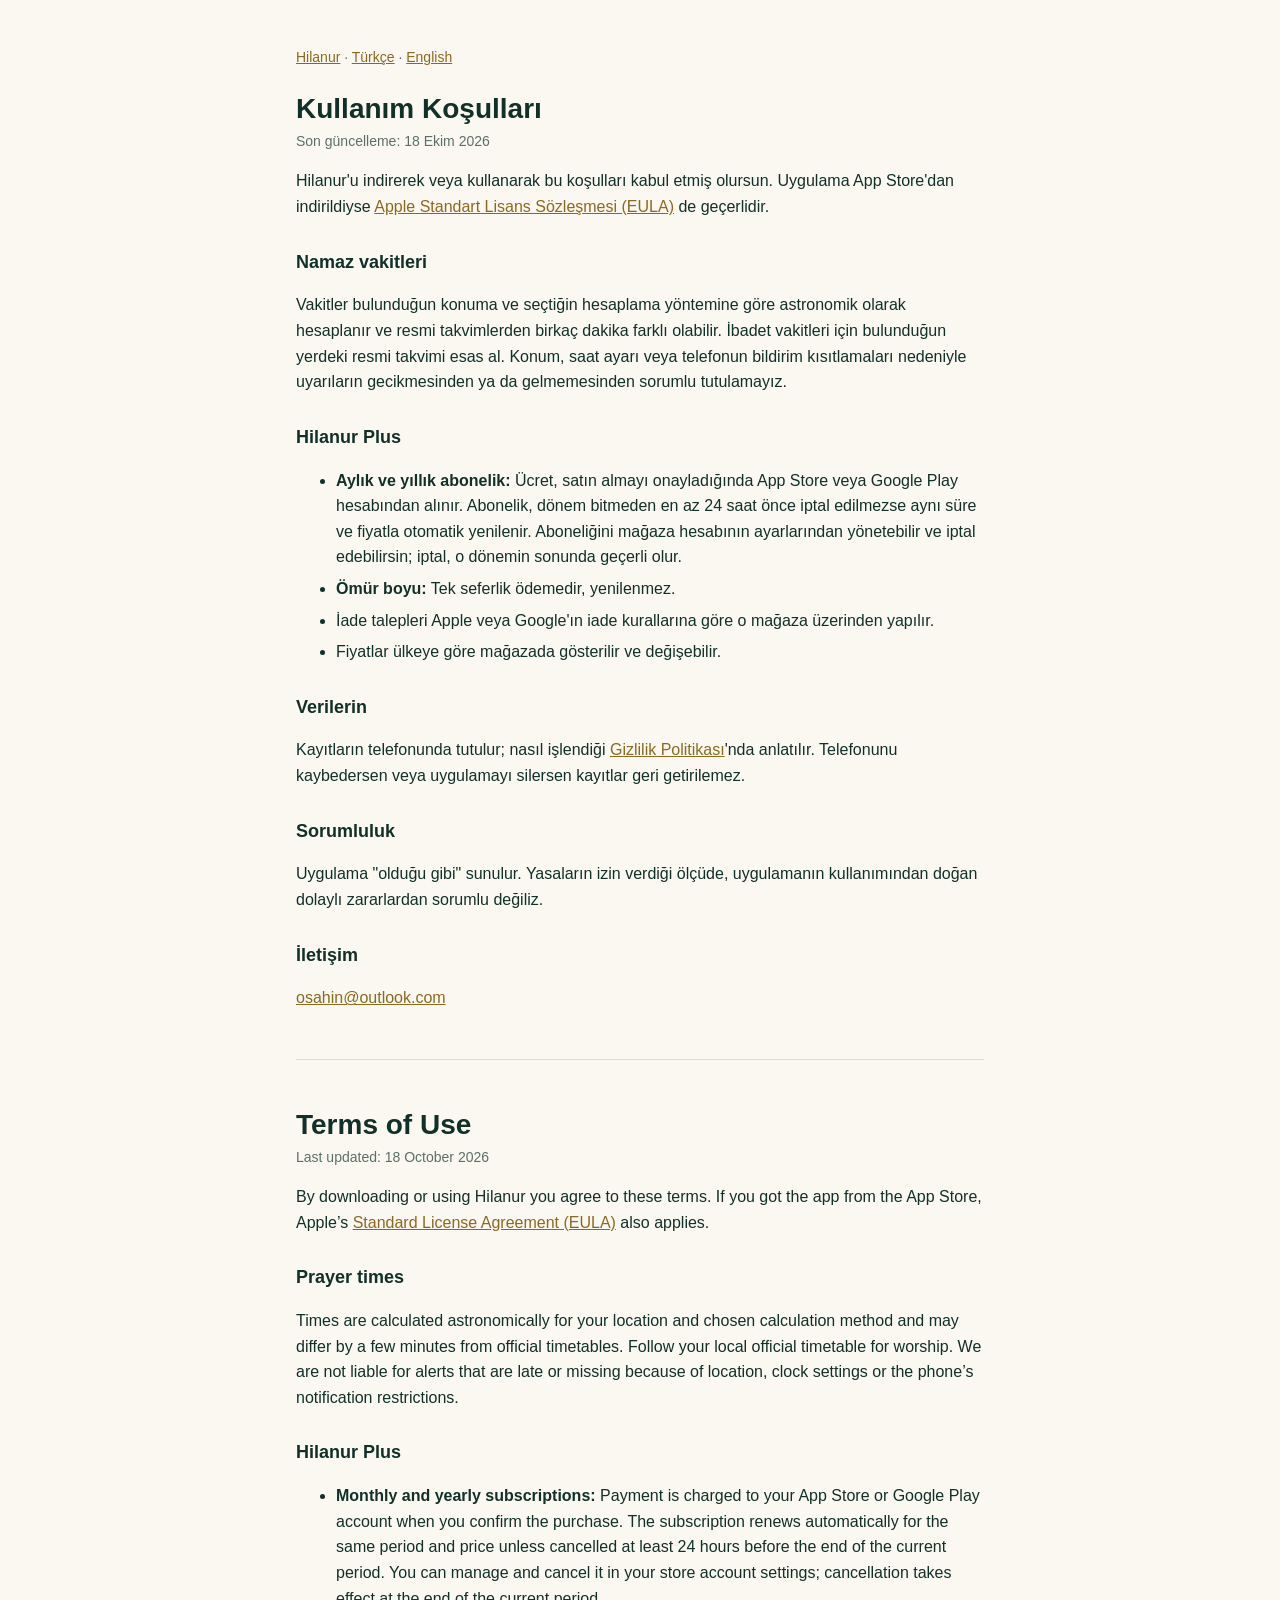
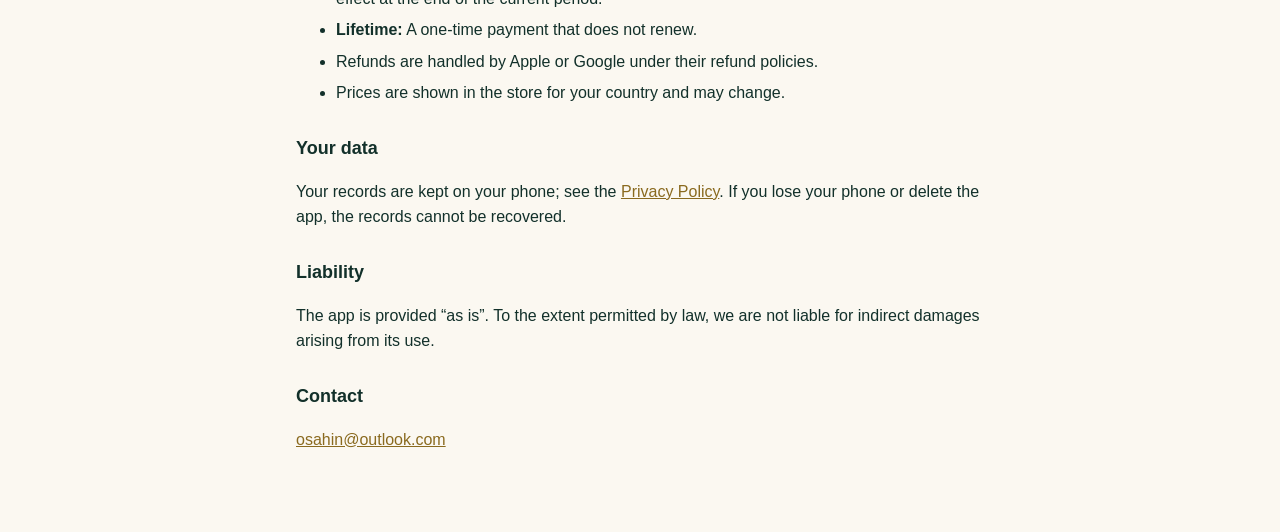
==== terms.html @ 168f04a9 "Hilanur privacy policy, terms and support pages Co-Authored-By: Claude Opus 5.5 <noreply@anthropic.c" ====
<!doctype html>
<html lang="tr">
<head>
<meta charset="utf-8">
<meta name="viewport" content="width=device-width, initial-scale=1">
<title>Hilanur — Kullanım Koşulları / Terms of Use</title>
<link rel="stylesheet" href="style.css">
</head>
<body>
<main>
<p class="nav"><a href="index.html">Hilanur</a> · <a href="#tr">Türkçe</a> · <a href="#en">English</a></p>

<section id="tr" lang="tr">
<h1>Kullanım Koşulları</h1>
<p class="meta">Son güncelleme: 18 Ekim 2026</p>
<p>Hilanur'u indirerek veya kullanarak bu koşulları kabul etmiş olursun. Uygulama App Store'dan indirildiyse <a href="https://www.apple.com/legal/internet-services/itunes/dev/stdeula/">Apple Standart Lisans Sözleşmesi (EULA)</a> de geçerlidir.</p>

<h2>Namaz vakitleri</h2>
<p>Vakitler bulunduğun konuma ve seçtiğin hesaplama yöntemine göre astronomik olarak hesaplanır ve resmi takvimlerden birkaç dakika farklı olabilir. İbadet vakitleri için bulunduğun yerdeki resmi takvimi esas al. Konum, saat ayarı veya telefonun bildirim kısıtlamaları nedeniyle uyarıların gecikmesinden ya da gelmemesinden sorumlu tutulamayız.</p>

<h2>Hilanur Plus</h2>
<ul>
<li><strong>Aylık ve yıllık abonelik:</strong> Ücret, satın almayı onayladığında App Store veya Google Play hesabından alınır. Abonelik, dönem bitmeden en az 24 saat önce iptal edilmezse aynı süre ve fiyatla otomatik yenilenir. Aboneliğini mağaza hesabının ayarlarından yönetebilir ve iptal edebilirsin; iptal, o dönemin sonunda geçerli olur.</li>
<li><strong>Ömür boyu:</strong> Tek seferlik ödemedir, yenilenmez.</li>
<li>İade talepleri Apple veya Google'ın iade kurallarına göre o mağaza üzerinden yapılır.</li>
<li>Fiyatlar ülkeye göre mağazada gösterilir ve değişebilir.</li>
</ul>

<h2>Verilerin</h2>
<p>Kayıtların telefonunda tutulur; nasıl işlendiği <a href="privacy.html">Gizlilik Politikası</a>'nda anlatılır. Telefonunu kaybedersen veya uygulamayı silersen kayıtlar geri getirilemez.</p>

<h2>Sorumluluk</h2>
<p>Uygulama "olduğu gibi" sunulur. Yasaların izin verdiği ölçüde, uygulamanın kullanımından doğan dolaylı zararlardan sorumlu değiliz.</p>

<h2>İletişim</h2>
<p><a href="mailto:osahin@outlook.com">osahin@outlook.com</a></p>
</section>

<hr>

<section id="en" lang="en">
<h1>Terms of Use</h1>
<p class="meta">Last updated: 18 October 2026</p>
<p>By downloading or using Hilanur you agree to these terms. If you got the app from the App Store, Apple’s <a href="https://www.apple.com/legal/internet-services/itunes/dev/stdeula/">Standard License Agreement (EULA)</a> also applies.</p>

<h2>Prayer times</h2>
<p>Times are calculated astronomically for your location and chosen calculation method and may differ by a few minutes from official timetables. Follow your local official timetable for worship. We are not liable for alerts that are late or missing because of location, clock settings or the phone’s notification restrictions.</p>

<h2>Hilanur Plus</h2>
<ul>
<li><strong>Monthly and yearly subscriptions:</strong> Payment is charged to your App Store or Google Play account when you confirm the purchase. The subscription renews automatically for the same period and price unless cancelled at least 24 hours before the end of the current period. You can manage and cancel it in your store account settings; cancellation takes effect at the end of the current period.</li>
<li><strong>Lifetime:</strong> A one-time payment that does not renew.</li>
<li>Refunds are handled by Apple or Google under their refund policies.</li>
<li>Prices are shown in the store for your country and may change.</li>
</ul>

<h2>Your data</h2>
<p>Your records are kept on your phone; see the <a href="privacy.html">Privacy Policy</a>. If you lose your phone or delete the app, the records cannot be recovered.</p>

<h2>Liability</h2>
<p>The app is provided “as is”. To the extent permitted by law, we are not liable for indirect damages arising from its use.</p>

<h2>Contact</h2>
<p><a href="mailto:osahin@outlook.com">osahin@outlook.com</a></p>
</section>
</main>
</body>
</html>
---- style.css ----
:root {
  --bg: #fbf8f1;
  --ink: #12302a;
  --muted: #5b6f69;
  --accent: #8a6a1f;
  --rule: #e4dccb;
}
@media (prefers-color-scheme: dark) {
  :root {
    --bg: #0e1f1b;
    --ink: #eee7d6;
    --muted: #a9b5b0;
    --accent: #d9b45b;
    --rule: #26403a;
  }
}
* { box-sizing: border-box; }
body {
  margin: 0;
  background: var(--bg);
  color: var(--ink);
  font: 16px/1.6 -apple-system, BlinkMacSystemFont, "Segoe UI", Roboto, sans-serif;
}
main { max-width: 720px; margin: 0 auto; padding: 32px 16px 64px; }
h1 { font-size: 28px; line-height: 1.2; margin: 24px 0 4px; }
h2 { font-size: 18px; margin: 28px 0 6px; }
a { color: var(--accent); }
.nav { font-size: 14px; color: var(--muted); }
.meta { color: var(--muted); font-size: 14px; margin-top: 0; }
hr { border: 0; border-top: 1px solid var(--rule); margin: 48px 0; }
li { margin-bottom: 6px; }
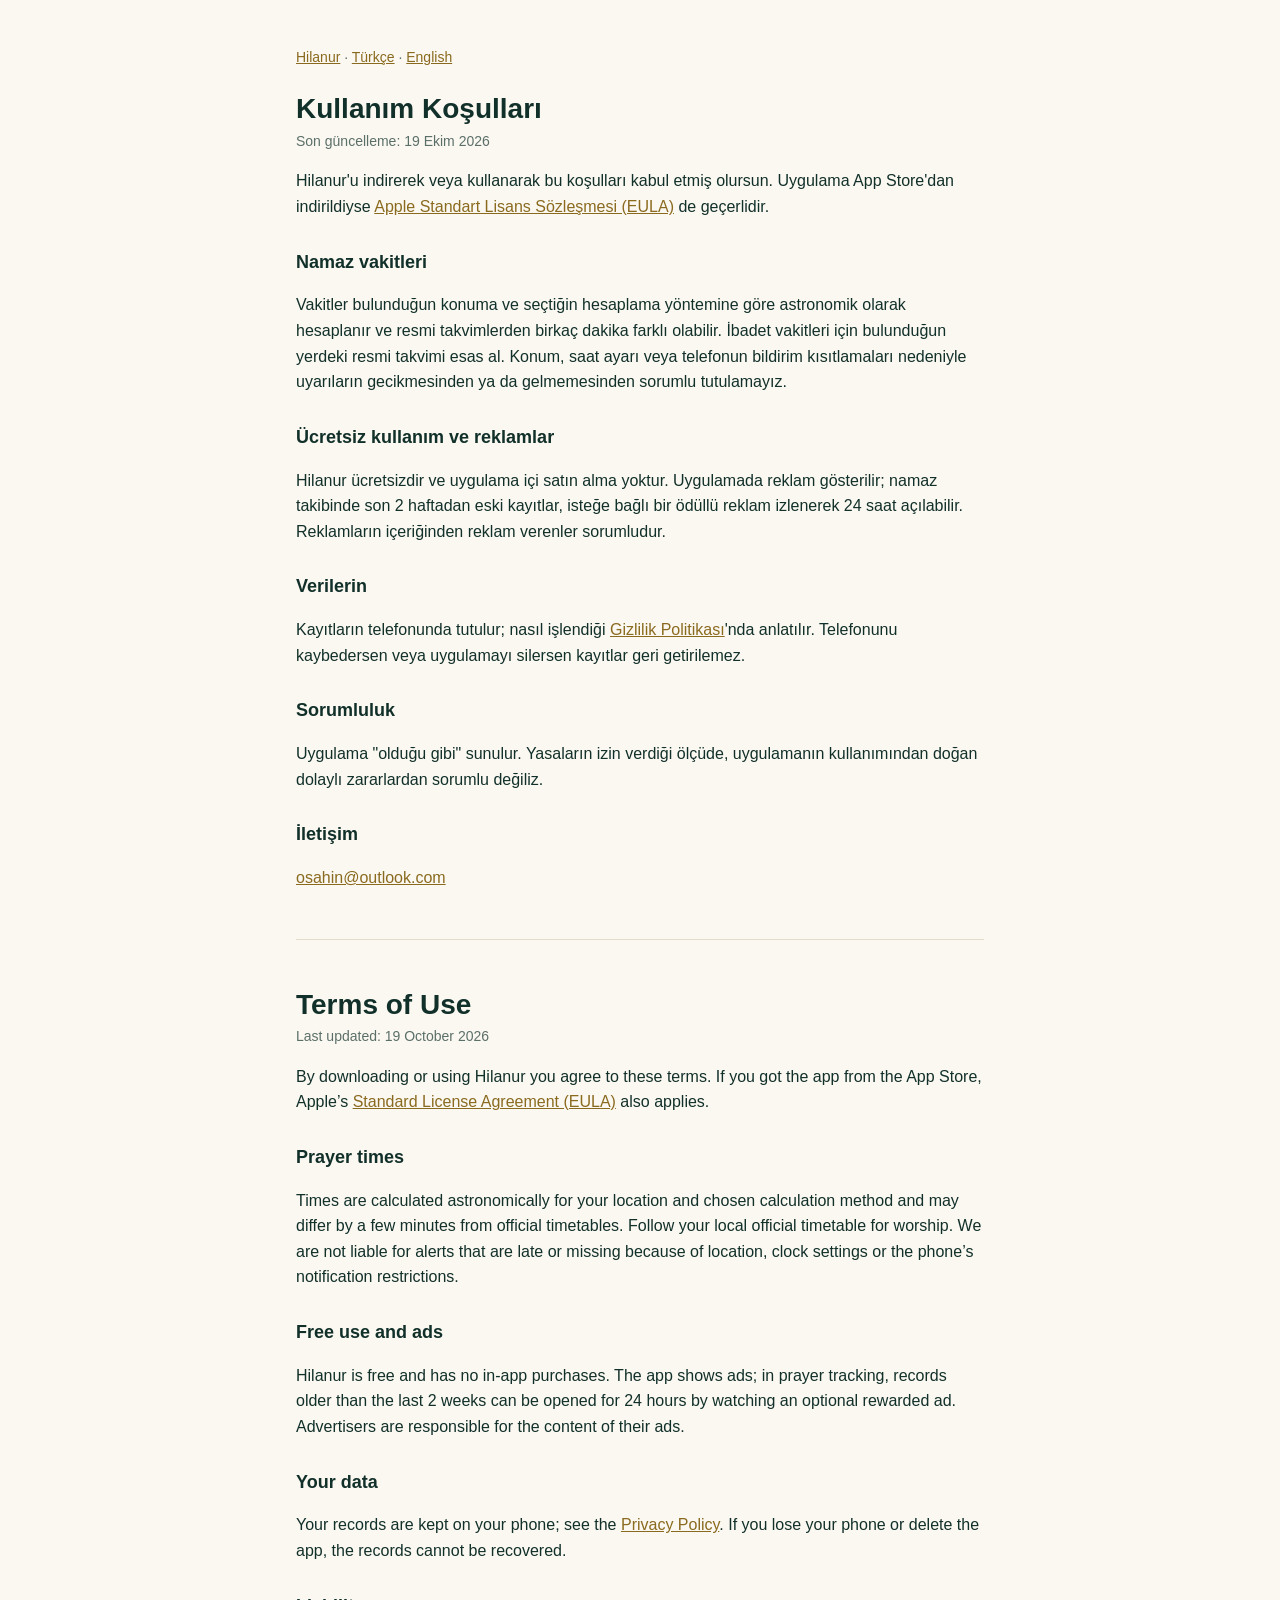
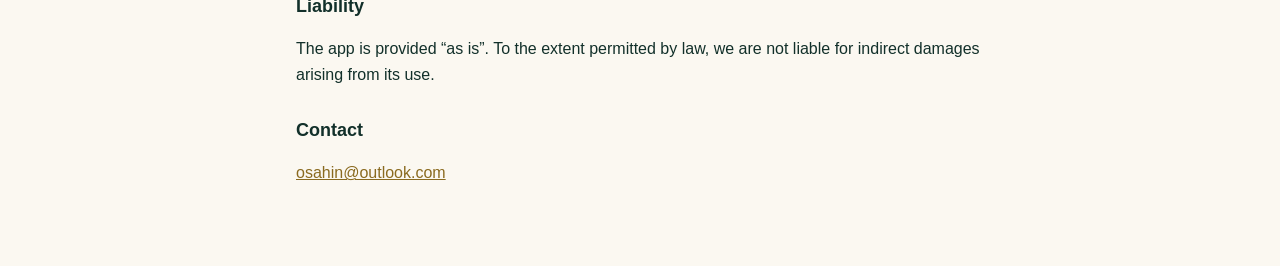
==== commit 27048faf: "Privacy and terms: no in-app purchases for now Co-Authored-By: Claude Opus 5.5 <noreply@anthropic.co" ====
--- a/terms.html
+++ b/terms.html
@@ -12,19 +12,14 @@
 
 <section id="tr" lang="tr">
 <h1>Kullanım Koşulları</h1>
-<p class="meta">Son güncelleme: 18 Ekim 2026</p>
+<p class="meta">Son güncelleme: 19 Ekim 2026</p>
 <p>Hilanur'u indirerek veya kullanarak bu koşulları kabul etmiş olursun. Uygulama App Store'dan indirildiyse <a href="https://www.apple.com/legal/internet-services/itunes/dev/stdeula/">Apple Standart Lisans Sözleşmesi (EULA)</a> de geçerlidir.</p>
 
 <h2>Namaz vakitleri</h2>
 <p>Vakitler bulunduğun konuma ve seçtiğin hesaplama yöntemine göre astronomik olarak hesaplanır ve resmi takvimlerden birkaç dakika farklı olabilir. İbadet vakitleri için bulunduğun yerdeki resmi takvimi esas al. Konum, saat ayarı veya telefonun bildirim kısıtlamaları nedeniyle uyarıların gecikmesinden ya da gelmemesinden sorumlu tutulamayız.</p>
 
-<h2>Hilanur Plus</h2>
-<ul>
-<li><strong>Aylık ve yıllık abonelik:</strong> Ücret, satın almayı onayladığında App Store veya Google Play hesabından alınır. Abonelik, dönem bitmeden en az 24 saat önce iptal edilmezse aynı süre ve fiyatla otomatik yenilenir. Aboneliğini mağaza hesabının ayarlarından yönetebilir ve iptal edebilirsin; iptal, o dönemin sonunda geçerli olur.</li>
-<li><strong>Ömür boyu:</strong> Tek seferlik ödemedir, yenilenmez.</li>
-<li>İade talepleri Apple veya Google'ın iade kurallarına göre o mağaza üzerinden yapılır.</li>
-<li>Fiyatlar ülkeye göre mağazada gösterilir ve değişebilir.</li>
-</ul>
+<h2>Ücretsiz kullanım ve reklamlar</h2>
+<p>Hilanur ücretsizdir ve uygulama içi satın alma yoktur. Uygulamada reklam gösterilir; namaz takibinde son 2 haftadan eski kayıtlar, isteğe bağlı bir ödüllü reklam izlenerek 24 saat açılabilir. Reklamların içeriğinden reklam verenler sorumludur.</p>
 
 <h2>Verilerin</h2>
 <p>Kayıtların telefonunda tutulur; nasıl işlendiği <a href="privacy.html">Gizlilik Politikası</a>'nda anlatılır. Telefonunu kaybedersen veya uygulamayı silersen kayıtlar geri getirilemez.</p>
@@ -40,19 +35,14 @@
 
 <section id="en" lang="en">
 <h1>Terms of Use</h1>
-<p class="meta">Last updated: 18 October 2026</p>
+<p class="meta">Last updated: 19 October 2026</p>
 <p>By downloading or using Hilanur you agree to these terms. If you got the app from the App Store, Apple’s <a href="https://www.apple.com/legal/internet-services/itunes/dev/stdeula/">Standard License Agreement (EULA)</a> also applies.</p>
 
 <h2>Prayer times</h2>
 <p>Times are calculated astronomically for your location and chosen calculation method and may differ by a few minutes from official timetables. Follow your local official timetable for worship. We are not liable for alerts that are late or missing because of location, clock settings or the phone’s notification restrictions.</p>
 
-<h2>Hilanur Plus</h2>
-<ul>
-<li><strong>Monthly and yearly subscriptions:</strong> Payment is charged to your App Store or Google Play account when you confirm the purchase. The subscription renews automatically for the same period and price unless cancelled at least 24 hours before the end of the current period. You can manage and cancel it in your store account settings; cancellation takes effect at the end of the current period.</li>
-<li><strong>Lifetime:</strong> A one-time payment that does not renew.</li>
-<li>Refunds are handled by Apple or Google under their refund policies.</li>
-<li>Prices are shown in the store for your country and may change.</li>
-</ul>
+<h2>Free use and ads</h2>
+<p>Hilanur is free and has no in-app purchases. The app shows ads; in prayer tracking, records older than the last 2 weeks can be opened for 24 hours by watching an optional rewarded ad. Advertisers are responsible for the content of their ads.</p>
 
 <h2>Your data</h2>
 <p>Your records are kept on your phone; see the <a href="privacy.html">Privacy Policy</a>. If you lose your phone or delete the app, the records cannot be recovered.</p>
